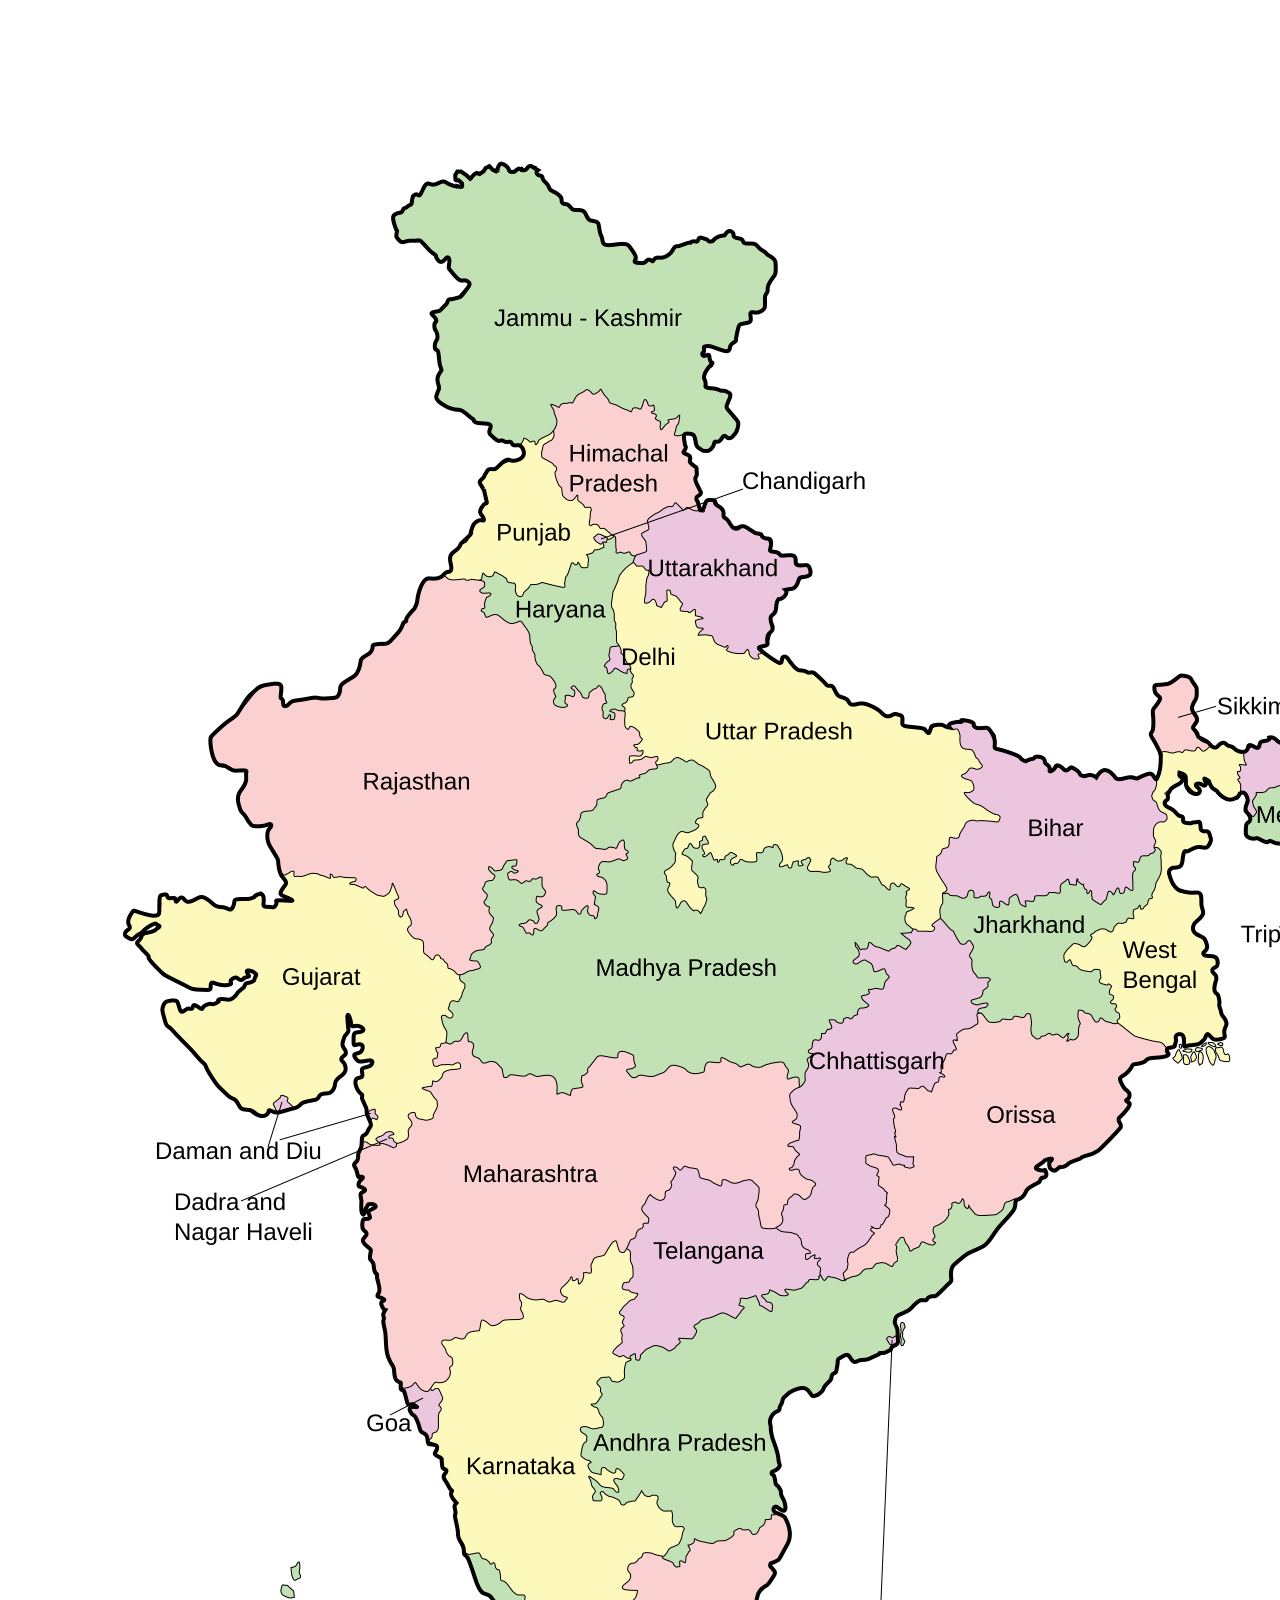
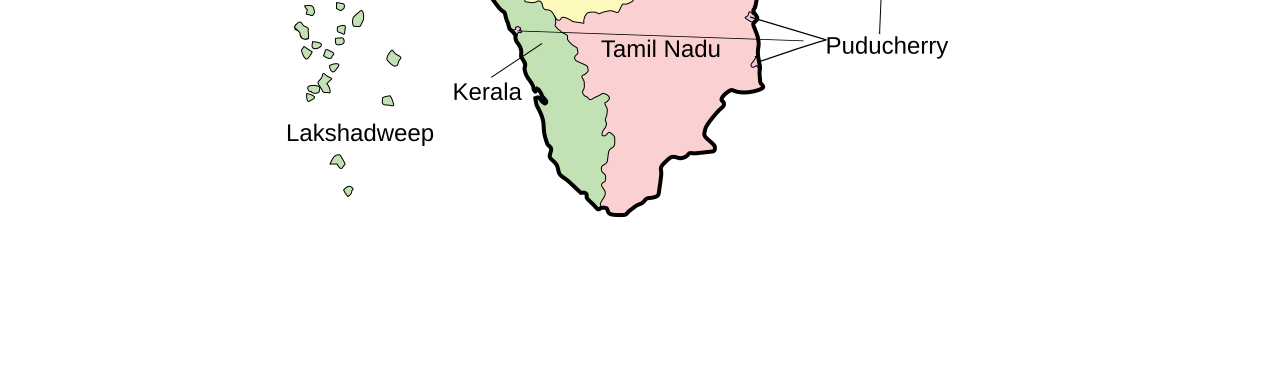
==== exp-1/map.html @ cab47bc1 "map" ====
<!DOCTYPE html>
<html lang="en">
<head>
    <meta charset="UTF-8">
    <meta name="viewport" content="width=device-width, initial-scale=1.0">
    <title>map</title>
    <link rel="stylesheet" href="./map.css">
</head>
<body>
    <div class="map-div">
        <img src="./indi1.png" usemap="#maps"/>
        <map name="maps">
            <area shape="rectangle" coords="669 1403 499 1701" href="state1.html"/>
            <area shape="rectangle" coords="361 1446 484 1693" href="state2.html"/>
            <area shape="rectangle" coords="340 1230 551 1448" href="state3.html"/>
        </map>
    </div>
</body>
</html>
---- exp-1/map.css ----
.map-div img {
    width: auto;
    max-width: none;
    height: auto;
    display: block;
}

body{
    padding: 100px;
}
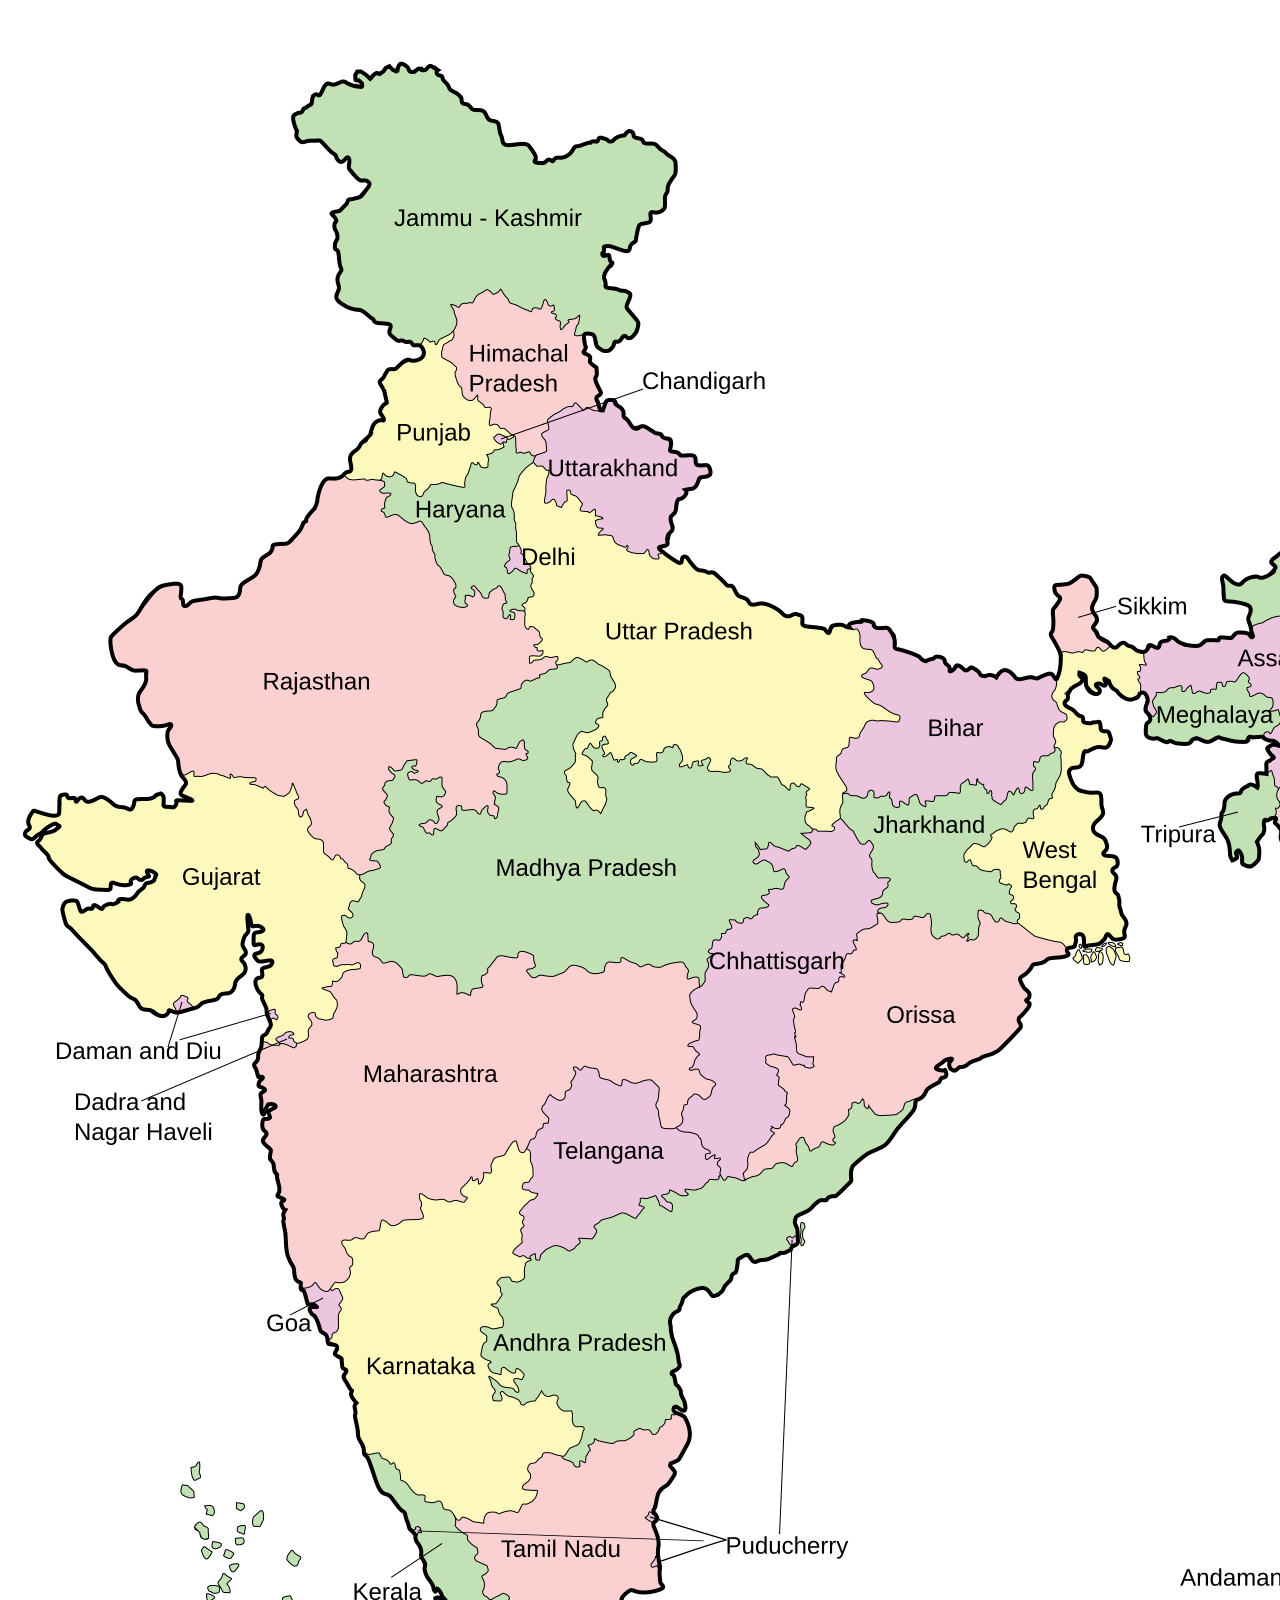
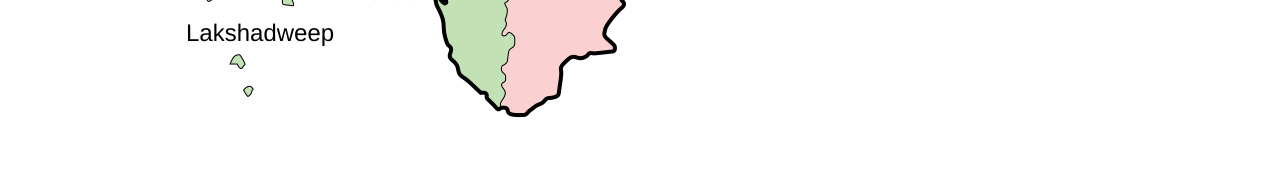
==== commit 00150f94: "Create map.html" ====
--- a/exp-1/map.html
+++ b/exp-1/map.html
@@ -3,17 +3,14 @@
 <head>
     <meta charset="UTF-8">
     <meta name="viewport" content="width=device-width, initial-scale=1.0">
-    <title>map</title>
-    <link rel="stylesheet" href="./map.css">
+    <title>Map</title>
 </head>
 <body>
-    <div class="map-div">
-        <img src="./indi1.png" usemap="#maps"/>
-        <map name="maps">
-            <area shape="rectangle" coords="669 1403 499 1701" href="state1.html"/>
-            <area shape="rectangle" coords="361 1446 484 1693" href="state2.html"/>
-            <area shape="rectangle" coords="340 1230 551 1448" href="state3.html"/>
-        </map>
-    </div>
+    <img src="./indi1.png" usemap="#indmap"/>
+    <map name="indmap">
+        <area shape="rectangle" coords="669 1403 499 1701" href="./state1.html"/>
+        <area shape="rectangle" coords="361 1446 484 1693" href="./state2.html"/>
+        <area shape="rectangle" coords="340 1230 551 1448" href="state3.html"/>
+    </map>
 </body>
-</html>+</html>
